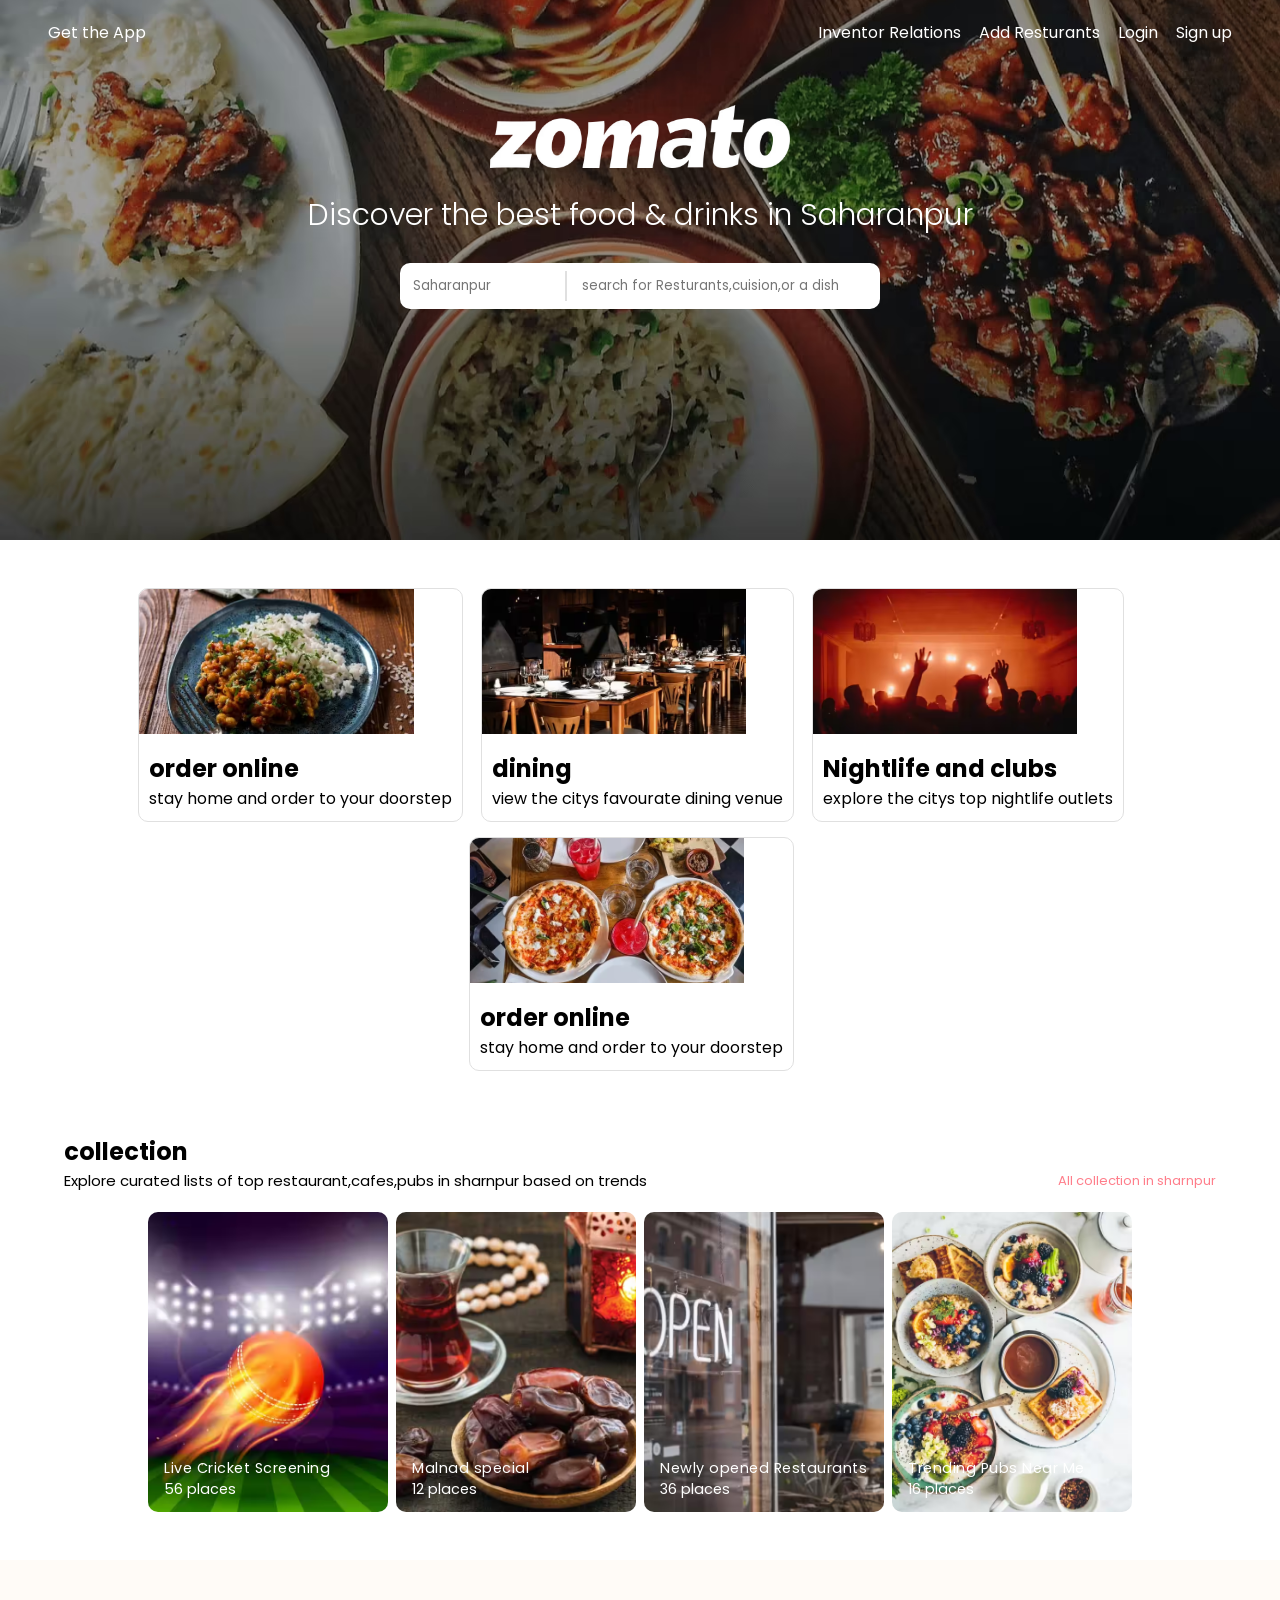
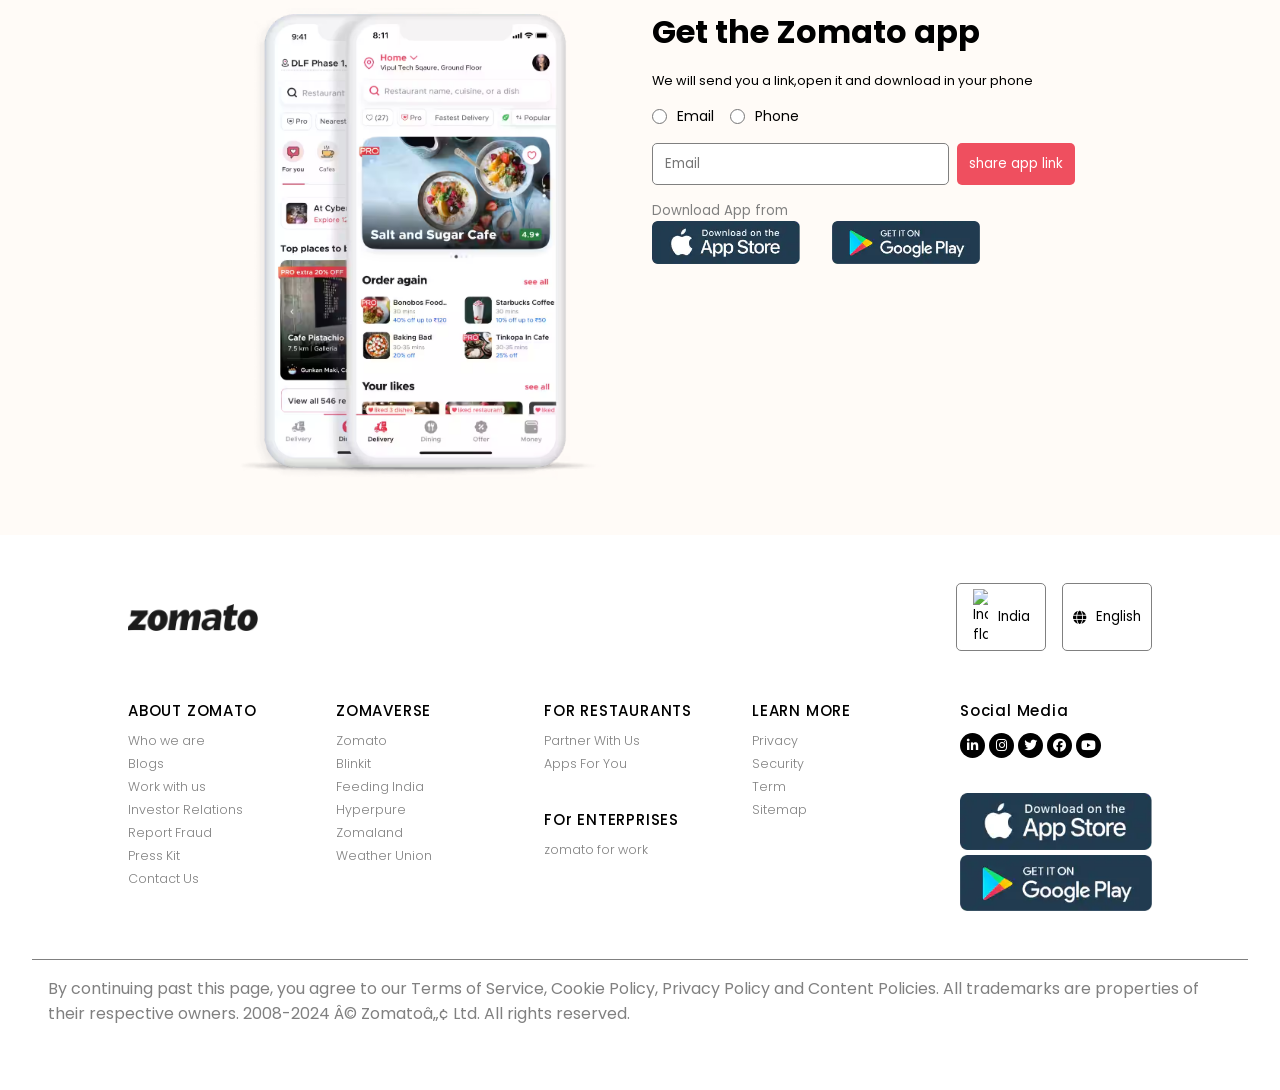
==== project3.html @ cd5685dc "file added" ====
<!DOCTYPE html>
<html>
    <head>
        <title>zomato-landing-page</title>
        <!-- zomato logo in the tab -->
        <link
           rel="icon"
           type="image/x-icon"
           href="https://upload.wikimedia.org/wikipedia/commons/thumb/7/75/Zomato_logo.png/220px-Zomato_logo.png"
           />
        <!-- font awesome icons -->
        <link
             rel="stylesheet"
             href="https://cdnjs.cloudflare.com/ajax/libs/font-awesome/6.1.1/css/all.min.css"
             integrity="sha512-KfkfwYDsLkIlwQp6LFnl8zNdLGxu9YAA1QvwINks4PhcElQSvqcyVLLD9aMhXd13uQjoXtEKNosOWaZqXgel0g=="
             crossorigin="anonymous"
             referrerpolicy="no-referrer"
             />

        <!-- poppins fonts -->
        <link rel="preconnect" href="https://fonts.googleapis.com">
         <link rel="preconnect" href="https://fonts.gstatic.com" crossorigin>
          <link href="https://fonts.googleapis.com/css2?family=Poppins:ital,wght@0,100;0,200;0,300;0,400;0,500;0,600;0,700;0,800;0,900;1,100;1,200;1,300;1,400;1,500;1,600;1,700;1,800;1,900&display=swap" rel="stylesheet">
          <link rel="stylesheet" href="./project3.css"/>
          <meta name="viewport" content="width=device-width, initial-scale=1.0" />
    </head>
    <body>
        <!-- this is for hero_section -->
        <section class="hero__section">
            <header>
                <nav class="navbar">
                    <a href="#">Get the App</a>
                    <div class="navbar_menu_container">
                        <a href="#" class="link">Inventor Relations</a>
                        <a href="#" class="link">Add Resturants</a>
                        <a href="#" class="link">Login</a>
                        <a href="#" class="link">Sign up</a>
                        <a href="#" class="user_icon">
                            <i class="fa-solid fa-user"></i>
                        </a>
                    </div>
                </nav>

            </header>
            <div class="hero__section_container"> 
                <img class="hero__section_logo" src="./images/heroSectionLogo.png" alt="zomato logo" />
                 <h1 class="hero__section_title">Discover the best food & drinks in Saharanpur</h1>
                 <div class="hero__section_input_container">
                    <input class="input_container_location" type="text" placeholder="Saharanpur"/>
                    <input class="input_container_search" type="text" placeholder="search for Resturants,cuision,or a dish" />
                </div>
            </div>
        </section>
        <!-- thi is for cards zomato offer  -->
        <section class="container we__offer">
            <div class="we__offer_card">
                <img src="./images/item1.png" alt="card 1 img"/>
                <div class="we__offer_content">
                    <h2>order online</h2>
                    <p>stay home and order to your doorstep</p>
                </div>
            </div>
            <div class="we__offer_card">
                <img src="./images/item2.png" alt="card 2 img"/>
                <div class="we__offer_content">
                    <h2>dining </h2>
                    <p>view the citys favourate dining venue</p>
                </div>
            </div>
            <div class="we__offer_card">
                <img src="./images/item3.png" alt="card 3 img"/>
                <div class="we__offer_content">
                    <h2>Nightlife and clubs</h2>
                    <p>explore the citys top nightlife outlets</p>
                </div>
            </div>
            <div class="we__offer_card">
                <img src="./images/item4.png" alt="card 4 img"/>
                <div class="we__offer_content">
                    <h2>order online</h2>
                    <p>stay home and order to your doorstep</p>
                </div>
            </div>
        </section>
        <!-- this is for collection section -->
        <section class="container collection">
            <h1>collection</h1>
            <div class="sub__heading_container">
                <span>Explore curated lists of top restaurant,cafes,pubs in sharnpur based on trends</span>
                <span>All collection in sharnpur</span>
            </div>

                <div class="collection_card_container">
                   <div class="card card1">
                      <div class="overlay"></div>
                      <div class="content">
                        <h4>Live Cricket Screening</h4>
                        <span>56 places</span>
                      </div>
                   </div>

                   <div class="card card2">
                    <div class="overlay"></div>
                    <div class="content">
                      <h4>Malnad special</h4>
                      <span>12 places</span>
                    </div>
                 </div>

                 <div class="card card3">
                    <div class="overlay"></div>
                    <div class="content">
                      <h4>Newly opened Restaurants</h4>
                      <span>36 places</span>
                    </div>
                 </div>

                 <div class="card card4">
                    <div class="overlay"></div>
                    <div class="content">
                      <h4>Trending Pubs Near Me</h4>
                      <span>16 places</span>
                    </div>
                 </div>

                </div>
           </section>
           <!-- this is for get the app section -->
           <section class="container get__the_app">
            <div class="semiContainer">
                <div class="left">
                    <img src="./images/mobileBanner.png" alt="Mobile Banner"/>
                </div>
                <div class="right">
                    <h1>Get the Zomato app</h1>
                    <p>We will send you a link,open it and download in your phone</p>
                
                <div class="radio__button_container">
                    <div>
                    <input type="radio" id="email" name="download the app"/>
                    <label for="email" style="font-size: 14px;">Email</label>
                </div>
                <div>
                    <input type="radio" id="phone" name="download the app"/>
                    <label for="phone" style="font-size: 14px;">Phone</label>
                </div>
            </div>
            <div class="input_container">
               <input type="text" placeholder="Email"/> 
               <button>share app link</button>
            </div>
            <div class="download__app_container">
                <h5>Download App from</h5>
                <div>
            <img src="./images/appleStore.png" alt="Apple Store"/>
            <img src="./images/playStore.png" alt="Play Store"/>
            </div>
                </div>
               </div>
             </div>
           </section>
           <!-- this is for footer -->
           <footer class="container footer">
             <div class="footer_section1">
                <img src="./images/logo.png"/>
                <div class="section1_buttonContainer">
                    <button>
                     <img src="https://logowik.com/content/uploads/images/flag-india4271.logowik.com.webp" alt="India flag" style="width: 15px;"/>
                     India
                    </button>
                    <button><i class="fa fa-globe"></i>English</button>
                </div>
             </div>
             <div class="navigation_container">
                <div class="link__container">
                    <h5>ABOUT ZOMATO</h5>
                    <a class="footer__link" href="#">Who we are</a>
                    <a class="footer__link" href="#">Blogs</a>
                    <a class="footer__link" href="#">Work with us</a>
                    <a class="footer__link" href="#">Investor Relations</a>
                    <a class="footer__link" href="#">Report Fraud</a>
                    <a class="footer__link" href="#">Press Kit</a>
                    <a class="footer__link" href="#">Contact Us</a>
                </div>
                <div class="link__container">
                    <h5>ZOMAVERSE</h5>
                    <a class="footer__link" href="#">Zomato</a>
                    <a class="footer__link" href="#">Blinkit</a>
                    <a class="footer__link" href="#">Feeding India</a>
                    <a class="footer__link" href="#">Hyperpure</a>
                    <a class="footer__link" href="#">Zomaland</a>
                    <a class="footer__link" href="#">Weather Union</a>
                </div>
                <div class="link__container">
                    <h5>FOR RESTAURANTS</h5>
                    <a class="footer__link" href="#">Partner With Us</a>
                    <a class="footer__link" href="#">Apps For You</a>
                    <br/>
                      <h5>FOr ENTERPRISES</h5>
                    <a class="footer__link" href="#">zomato for work</a>
                </div>
                <div class="link__container">
                    <h5>LEARN MORE</h5>
                    <a class="footer__link" href="#">Privacy</a>
                    <a class="footer__link" href="#">Security</a>
                    <a class="footer__link" href="#">Term</a>
                    <a class="footer__link" href="#">Sitemap</a>
                </div>
                <div class="link__container">
                    <h5>Social Media</h5>
                    <div class="section__links_container">
                        <button><i class="fa-brands fa-linkedin-in"></i></button>
                        <button><i class="fa-brands fa-instagram"></i></button>
                        <button><i class="fa-brands fa-twitter"></i></button>
                        <button><i class="fa-brands fa-facebook"></i></button>
                        <button><i class="fa-brands fa-youtube"></i></button>
                    </div> 
                    <br/>
                    <img src="./images/appleStore.png" alt="apple store" class="footer__section_logos"/>
                    <img src="./images/playStore.png" alt="play store" class="footer__section_logos"/>
                   </div>
         </div>
         <div class="disclamer">
            By continuing past this page, you agree to our Terms of Service, Cookie Policy, Privacy Policy and Content Policies. 
            All trademarks are properties of their respective owners. 2008-2024 © Zomato™ Ltd. All rights reserved.
         </div>
           </footer>
     </body>
</html>
---- project3.css ----
*{
    margin:0;
    padding:0;
    box-sizing: border-box;
    font-family: 'poppins',sans-serif;
}
.hero__section{
    background-image: url(./images/heroSectionBackground.png);
    background-size: cover;
    background-position: center;
    color: white;
    min-height: 60vh;
}
.navbar{
    display: flex;
    align-items: center;
    justify-content: space-between;
    height: 65px;
    padding:16px 48px;
}
.navbar a{
    color: white;
    text-decoration: none;
}
.navbar_menu_container{
    display: flex;
    gap: 18px;
}
.navbar_menu_container .user_icon{
    height:25px ;
    width:25px ;
    display: flex;
    align-items: center;
    justify-content: center;
    border-radius: 100%;
    border: solid 1px white;
    display:none;
}

.hero__section_container{
    display: flex;
    flex-direction: column;
    align-items: center;
    justify-content: center;
    gap:25px;
    height: calc(60vh- 65px);
    margin: 40px;
}
 .hero__section_logo{
    height: auto;
    width: 300px;
 }
 .hero__section_title{
    text-align: center;
    font-size: 30px;
    font-weight: 345;
 }
 .hero__section_input_container{
    background-color: white;
    padding:8px;
    display: flex;
    align-items: center;
    justify-content: center;
    gap:10px;
    width:40%;
    border-radius: 10px;
 }
.input_container_search,
.input_container_location{
    padding:5px;
    border: none;
    outline: none;

}
.input_container_location{
    width:35%;
    border-right:2px solid #e0e0e0;
}
.input_container_search{
    width:65%;

}
@media only screen and (max-width:600px) { 
    .navbar_menu_container .user_icon{
        display: flex;
    } 
    .link{
        display: none;
    }
.hero__section{
    min-height: 80vh;
    }
.hero__section_container{
    flex-direction: column;
    background-color: transparent;
    width: 100%;
}
.input_container_search,
.input_container_location{
    padding: 15px;
    border-radius: 10px;
    width: 95%;
}
.hero__section_container{
height: calc(80vh- 40px);
}

.hero__section_title{
    font-size: 10px;
    width: 98%;
}
}


.container{
    margin: 3rem auto;
    width:90%;
}
.we__offer{
    display: flex;
    flex-wrap: wrap;
    gap: 0Srem;
    align-items: center;
    justify-content: center;
}
.we__offer_card{
    border-radius: 10px;
    overflow: hidden;
    border: 1px solid #e0e0e0;
    transition: all 1s ease;
    margin-right: 18px;
    margin-bottom: 15px;
}
.we__offer_card:hover{
    transform: scale(1.1);
}

.we__offer_card img{
   width:85%;
   height: 145px; 
   object-fit: cover;
   object-position: center;
}
.we__offer_content{
    padding:10px;
}
.we__offer_content .h2{
    font-size: 20px;
    font-weight: 400;
}
.we__offer_content .p{
    font-size: 12.5px;
}

.collection .h1{
    font-weight: 600;
}
.collection .sub__heading_container{
    font-size: 15px;
    display: flex;
    align-items: center;
    justify-content: space-between;
    flex-wrap: wrap;
    gap: 1rem;
}
.sub__heading_container span:nth-child(2){
    color:#ff7e8b;
    font-size: 13px;
    cursor: pointer;
}

.collection_card_container{
    display: flex;
    align-items: center;
    justify-content: center;
    flex-wrap: wrap;
    gap:0.5rem;
    margin-top: 1.25rem;
}
.collection_card_container .card{
    height:300px;
    min-width: 240px;
    background-size: cover;
    background-position: center;
    border-radius: 10px;
    position: relative;
}
.card1{
    background-image: url('./images/collection1.jpg');
}
.card2{
    background-image: url('./images/collection2.jpg');
}
.card3{
    background-image: url('./images/collection3.jpg');
}
.card4{
    background-image: url('./images/collection4.jpg');
}
/* gradient -rgba-red,green,blue,a */
.overlay{
    width:100%;
    height: 100%;
    position: absolute;
    top: 0;
    left: 0;
    border-radius: 10px;
    background: linear-gradient(
        0deg,
        rgba(0,0,0,0.9) 0%,
        rgba(0,0,0,0.05) 50%,
        rgba(0,0,0,0.05) 85%,

    );
    z-index: 1;

}
.collection_card_container .card .content{
    position: absolute;
    bottom: 0;
    left:0;
    color: white;
    padding:12px 16px;
    font-size: 0.9rem;
    z-index: 6;
}
.content h4{
    font-weight: 400;
    letter-spacing: 0.5px;
}

.get__the_app{
    display:flex;
    align-items: center;
    justify-content: center;
    background-color: rgb(255,251,247);
    width: 100%;
    padding: 3rem 6rem;
}
.get__the_app .semiContainer{
    width:60%;
    display: flex;
    justify-content: center;
    flex-wrap: wrap;
    gap:1.5rem;
}
.get__the_app .semiContainer .left{
    flex:2;
}
.get__the_app .semiContainer .left img{
    width:100%;
    object-fit: cover;
    object-position: center;
}
.get__the_app .semiContainer .right{
    flex:3;
    height: 100%;
    display: flex;
    flex-direction: column;
    gap:1rem;

}
.right h1{
    font-size: 400;
    font-size: 2rem;
}
.right p{
    font-size: 0.8rem;
}
.right .radio__button_container{
    display: flex;
    align-items: center;
    gap:1rem;
}
.right .radio__button_container div{
    display: flex;
    align-items: center;
    justify-content: center;
    gap:10px;
}
.right .radio__button_container div input{
    height: 15px;
    width: 15px;
    accent-color: rgb(239,79,95);
}
.right .input_container{
    display: flex;
    gap: 0.5rem;
}
.input_container button,
.input_container input{
    padding:10px 12px;
}
.input_container input{
    flex:auto;
    border: 1.5px solid gray;
    outline: none;
    border-radius: 5px;
}
.input_container button{
    border:none;
    background-color: rgb(239,79,95);
    color:white;
    border-radius: 5px;
    cursor: pointer;
}
.right .download__app_container{
    display: flex;
    flex-direction: column;
    gap:0.7;
}
.right .download__app_container h5{
    font-weight: 400;
    color: gray;
}
.right .download__app_container div{
    display: flex;
    gap:2rem;
}
.right .download__app_container div img{
    width:35%;
}
@media only screen and (max-width:1300px){
    .get__the_app .semiContainer .left,
    .get__the_app .semiContainer .right{
        flex: 1;
    }
    .get__the_app .semiContainer{
        width:80%;
    }
}
@media only screen and (max-width:900px){
    .get__the_app{
        padding:2rem 0;
    }
    .get__the_app .semiContainer{
        width:95%;
        flex-direction: column;
    }
}

.footer{
    width:100%;
}
.footer_section1{
    width:80%;
    display: flex;
    align-items: center;
    justify-content: space-between;
    margin: auto;
}
.footer_section1 img{
    width:130px;
}
.section1_buttonContainer{
    display:flex;
    gap:1rem;
}
.section1_buttonContainer button{
    padding:5px;
    width:90px;
    border:1px solid gray;
    border-radius: 5px;
    background-color: transparent;
    display:flex;
    align-items: center;
    justify-content: center;
    gap:10px;
    cursor: pointer;
}
.navigation_container{
    display:grid;
    grid-template-columns: repeat(5,1fr);
    width:80%;
    padding:3rem 0;
    margin:auto;
    gap:1rem;
}
.link__container{
    display:flex;
    flex-direction: column;
    gap:5px;
}
.link__container h5{
       font-weight: 500;
       font-size: 15px;
       margin-bottom: 5px;
       letter-spacing: 0.8px;
}
.footer__link{
    text-decoration: none;
    font-size: 12.6px;
    font-weight: 300;
    color: gray;
}
.footer__link:hover{
    color: black;
}
.section__links_container button{
    background-color: black;
    height: 25px;
    width: 25px;
    border-radius: 30px;
    border: none;
    color: white;
    cursor: pointer;
}
.section__links_container button i{
    display: flex;
    align-items: center;
    justify-content: center;
    font-size: 13px;
}
.footer__section_logos{
    width: 100%;
}
.disclamer{
    width:95%;
    color: gray;
    border-top: 1px solid gray;
    margin:auto;
    padding:1rem;
}
@media only screen and (max-width: 900px){
.navigation_container{
    grid-template-columns: repeat(3,1fr);
}
     }
     @media only screen and (max-width: 500px){
        .navigation_container{
            grid-template-columns: repeat(2,1fr);
        }
             }    
             @media only screen and (max-width: 320px){
                .navigation_container{
                    grid-template-columns: repeat(1,1fr);
                }
                     }
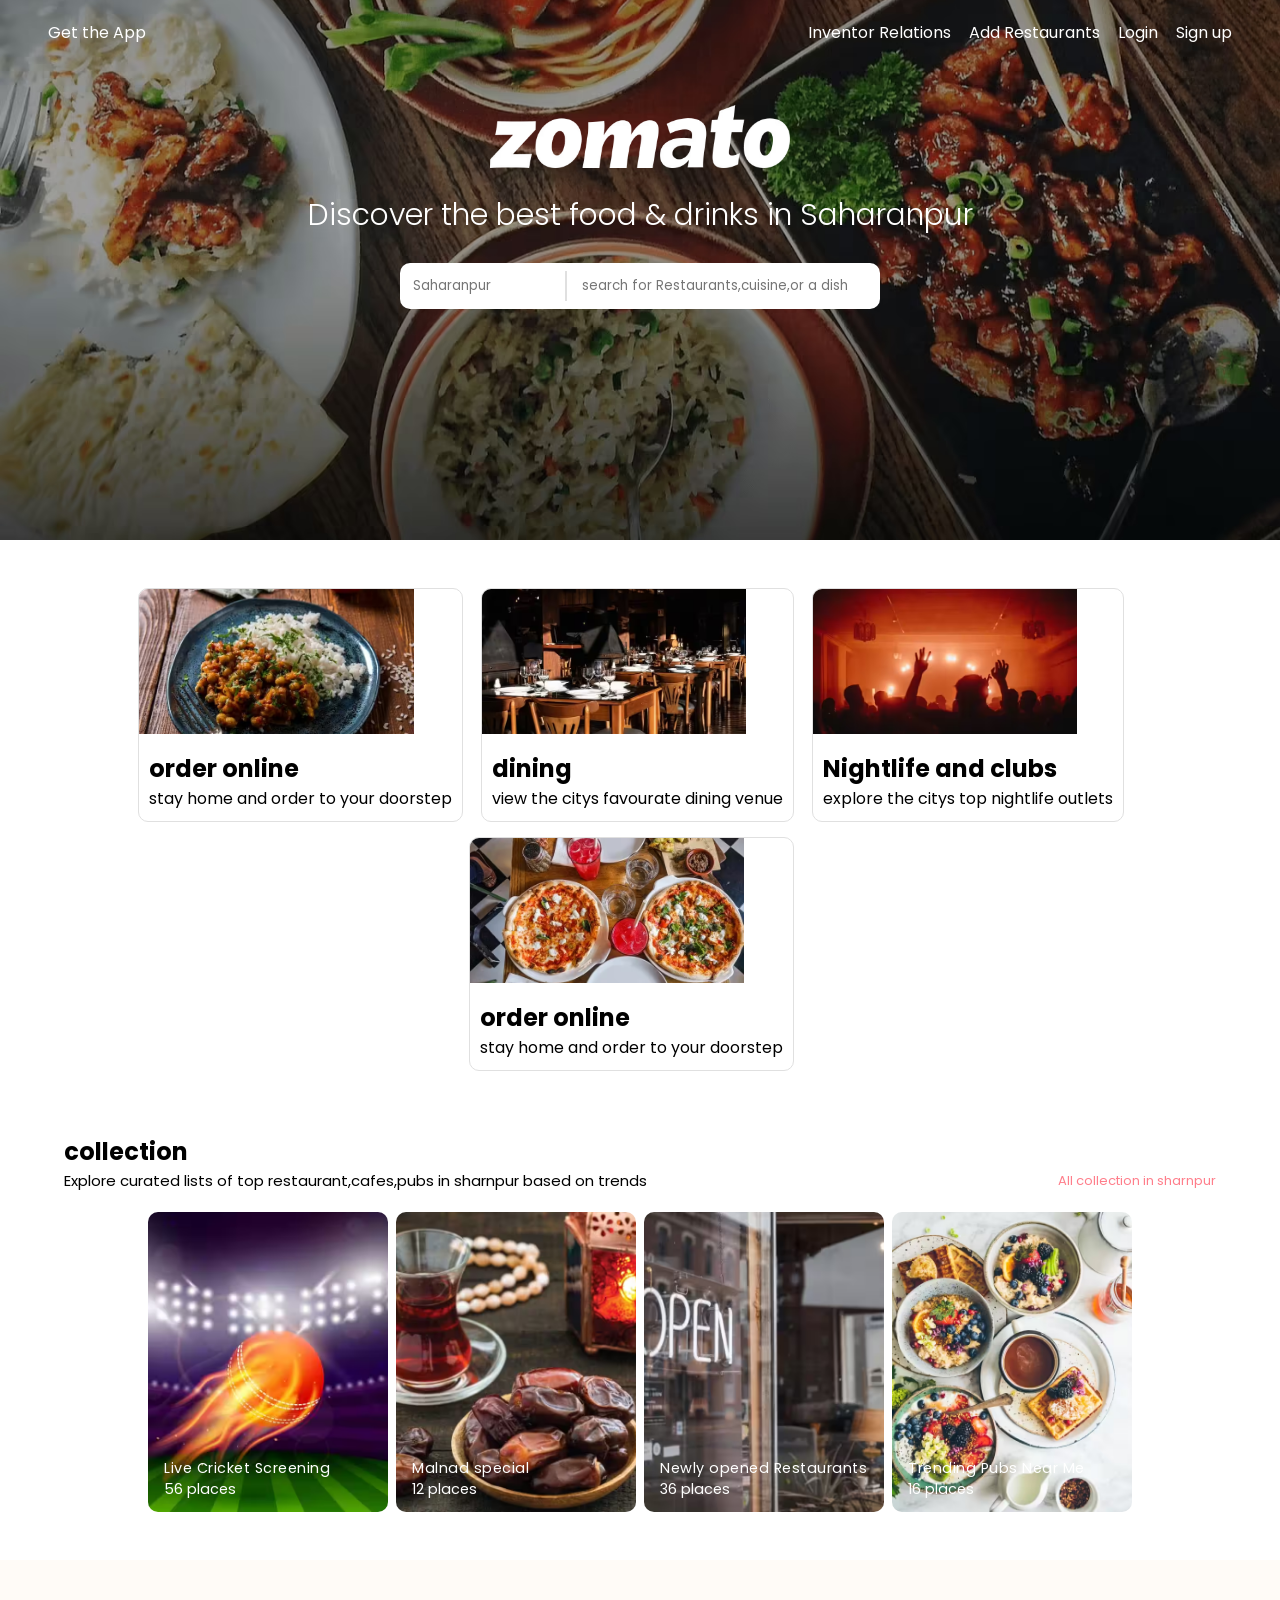
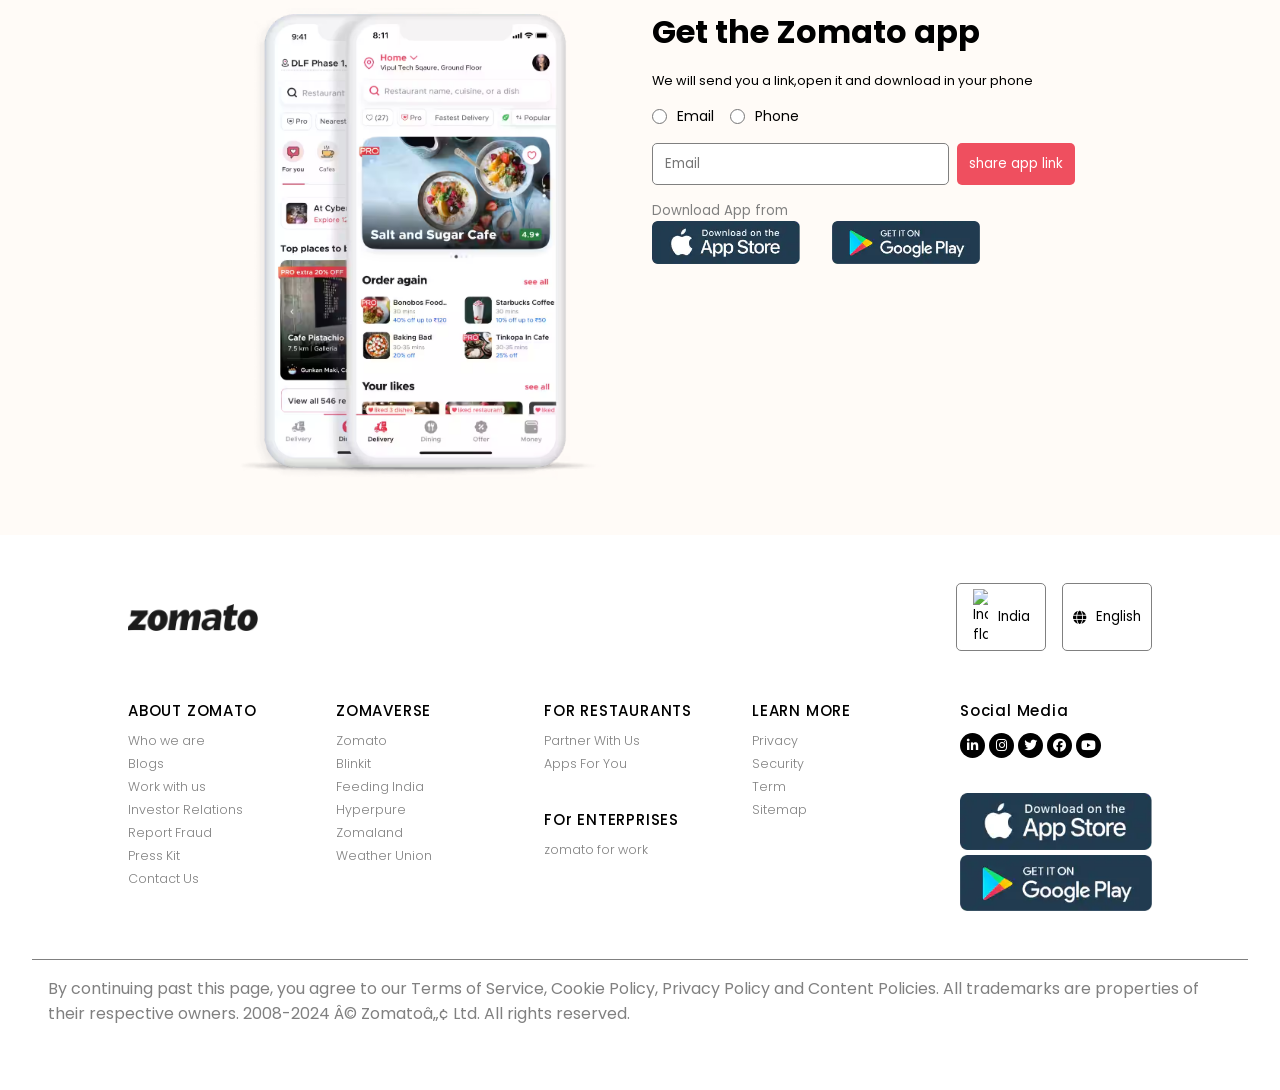
==== commit 7fb1b166: "updated" ====
--- a/project3.html
+++ b/project3.html
@@ -32,9 +32,9 @@
                     <a href="#">Get the App</a>
                     <div class="navbar_menu_container">
                         <a href="#" class="link">Inventor Relations</a>
-                        <a href="#" class="link">Add Resturants</a>
-                        <a href="#" class="link">Login</a>
-                        <a href="#" class="link">Sign up</a>
+                        <a href="#" class="link">Add Restaurants</a>
+                        <a href="#" class="link" id="loginBtn">Login</a>
+                        <a href="#" class="link" id="signupBtn">Sign up</a>
                         <a href="#" class="user_icon">
                             <i class="fa-solid fa-user"></i>
                         </a>
@@ -47,7 +47,7 @@
                  <h1 class="hero__section_title">Discover the best food & drinks in Saharanpur</h1>
                  <div class="hero__section_input_container">
                     <input class="input_container_location" type="text" placeholder="Saharanpur"/>
-                    <input class="input_container_search" type="text" placeholder="search for Resturants,cuision,or a dish" />
+                    <input class="input_container_search" type="text" placeholder="search for Restaurants,cuisine,or a dish" />
                 </div>
             </div>
         </section>
@@ -225,5 +225,22 @@
             All trademarks are properties of their respective owners. 2008-2024 © Zomato™ Ltd. All rights reserved.
          </div>
            </footer>
+<!-- Modal for Login and Signup -->
+<div id="modal" class="modal">
+    <div class="modal-content">
+        <span id="closeBtn" class="close">&times;</span>
+        <h2 id="modalTitle">Login</h2>
+        <form id="loginForm">
+            <label for="phonenbr">Phone number:</label>
+            <input type="number" id="phonenbr" name="phonenbr" required />
+            <label for="Email">Email:</label>
+            <input type="email" id="email" name="email" required />
+            <label for="name">Name:</label>
+            <input type="text" id="name" name="name" required />
+            <button type="submit" class="btn">submit</button>
+        </form>
+    </div>
+</div>
+<script src="js.js"></script>
      </body>
 </html>
--- a/project3.css
+++ b/project3.css
@@ -79,6 +79,10 @@
 .input_container_search{
     width:65%;
 
+}
+.link:hover{
+cursor: pointer;
+color:blanchedalmond;
 }
 @media only screen and (max-width:600px) { 
     .navbar_menu_container .user_icon{
@@ -421,6 +425,82 @@
     margin:auto;
     padding:1rem;
 }
+
+
+ /* Modal Styling */
+.modal {
+    display: none; /* Hidden by default */
+    position: fixed;
+    z-index: 1; /* Sit on top */
+    /* left: 0; */
+    right: 0;
+    bottom: 0;
+    top: 0;
+    width: 100%;
+    height: 100%;
+    background-color: rgba(0, 0, 0, 0.4); /* Black with opacity */
+    padding-top: 60px;
+}
+
+.modal-content {
+    background-color: white;
+    margin: 5% auto;
+    padding: 20px;
+    border: 1px solid #888;
+    width: 80%;
+    max-width: 500px;
+}
+
+.close {
+    color: #aaa;
+    float: right;
+    font-size: 28px;
+    font-weight: bold;
+}
+
+.close:hover,
+.close:focus {
+    color: black;
+    text-decoration: none;
+    cursor: pointer;
+}
+
+.modal h2 {
+    text-align: center;
+}
+
+.modal form {
+    display: flex;
+    flex-direction: column;
+    gap: 15px;
+}
+
+.modal form input {
+    padding: 10px;
+    font-size: 16px;
+    border: 1px solid #ccc;
+    width: 100%;
+}
+
+.modal form button {
+    padding: 10px;
+    font-size: 16px;
+    background-color: #ff5722;
+    color: white;
+    border: none;
+    cursor: pointer;
+}
+
+.modal form button:hover {
+    background-color: #e64a19;
+}
+
+@media screen and (max-width: 600px) {
+    .modal-content {
+        width: 90%;
+    }
+}
+
 @media only screen and (max-width: 900px){
 .navigation_container{
     grid-template-columns: repeat(3,1fr);
